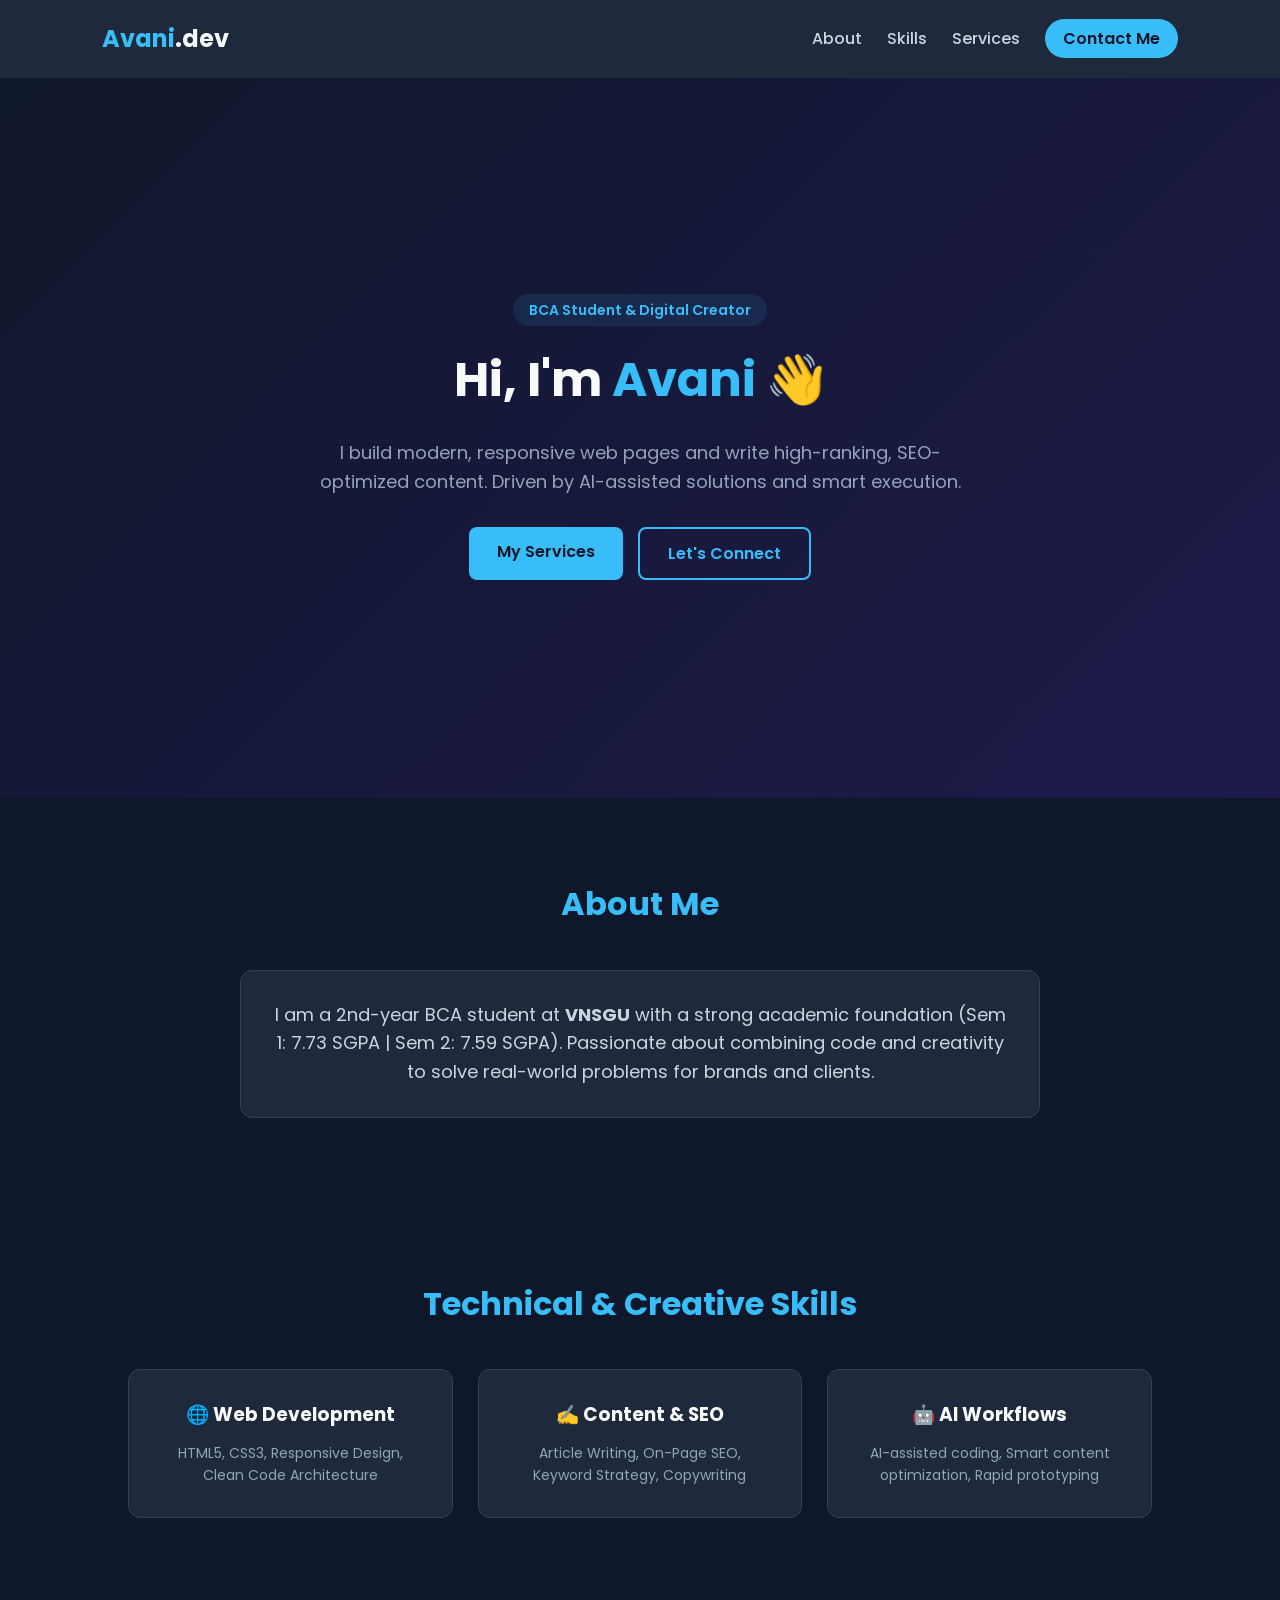
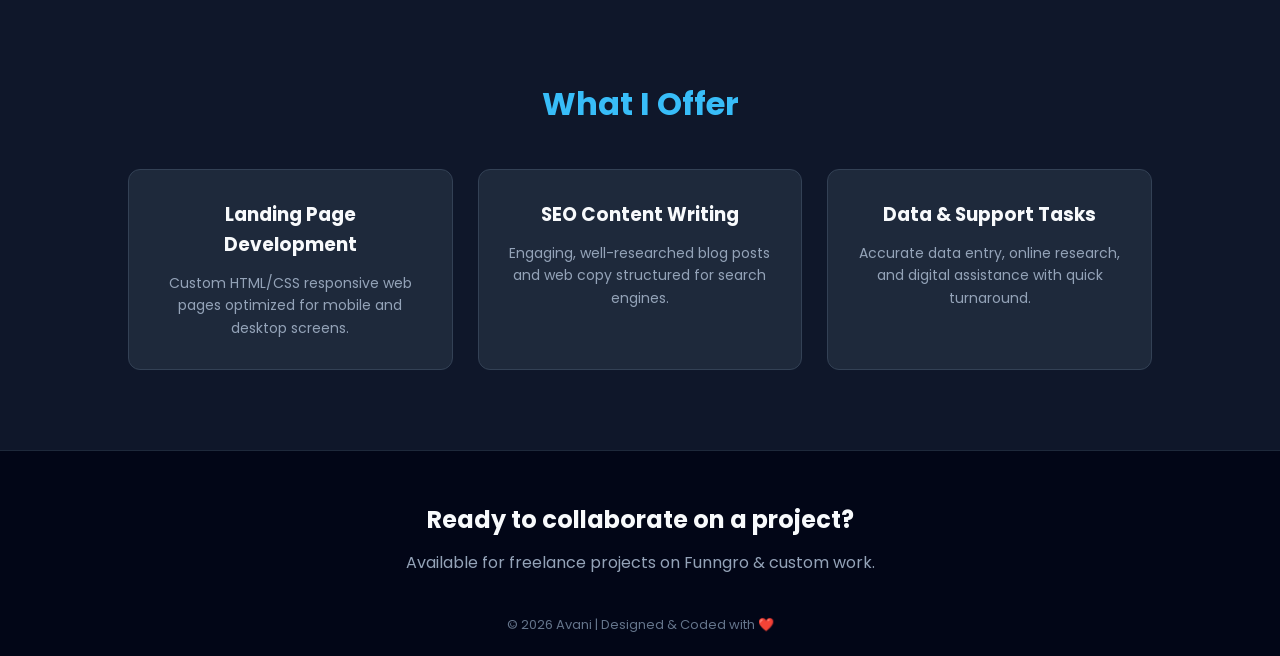
==== index.html @ 0e720ed8 "Add files via upload" ====
<!DOCTYPE html>
<html lang="en">
<head>
    <meta charset="UTF-8">
    <meta name="viewport" content="width=device-width, initial-scale=1.0">
    <title>Avani - Web Developer & Content Creator</title>
    <link rel="stylesheet" href="style.css">
    <link href="https://fonts.googleapis.com/css2?family=Poppins:wght@300;400;600;700&display=swap" rel="stylesheet">
</head>
<body>

    <!-- Header / Navbar -->
    <header>
        <div class="logo">Avani<span>.dev</span></div>
        <nav>
            <ul>
                <li><a href="#about">About</a></li>
                <li><a href="#skills">Skills</a></li>
                <li><a href="#services">Services</a></li>
                <li><a href="#contact" class="btn-nav">Contact Me</a></li>
            </ul>
        </nav>
    </header>

    <!-- Hero Section -->
    <section class="hero">
        <div class="hero-text">
            <span class="badge">BCA Student & Digital Creator</span>
            <h1>Hi, I'm <span class="highlight">Avani</span> 👋</h1>
            <p>I build modern, responsive web pages and write high-ranking, SEO-optimized content. Driven by AI-assisted solutions and smart execution.</p>
            <div class="cta-buttons">
                <a href="#services" class="btn primary-btn">My Services</a>
                <a href="#contact" class="btn secondary-btn">Let's Connect</a>
            </div>
        </div>
    </section>

    <!-- About Section -->
    <section id="about" class="about">
        <h2>About Me</h2>
        <div class="about-card">
            <p>I am a 2nd-year BCA student at <strong>VNSGU</strong> with a strong academic foundation (Sem 1: 7.73 SGPA | Sem 2: 7.59 SGPA). Passionate about combining code and creativity to solve real-world problems for brands and clients.</p>
        </div>
    </section>

    <!-- Skills Section -->
    <section id="skills" class="skills">
        <h2>Technical & Creative Skills</h2>
        <div class="skills-grid">
            <div class="skill-card">
                <h3>🌐 Web Development</h3>
                <p>HTML5, CSS3, Responsive Design, Clean Code Architecture</p>
            </div>
            <div class="skill-card">
                <h3>✍️ Content & SEO</h3>
                <p>Article Writing, On-Page SEO, Keyword Strategy, Copywriting</p>
            </div>
            <div class="skill-card">
                <h3>🤖 AI Workflows</h3>
                <p>AI-assisted coding, Smart content optimization, Rapid prototyping</p>
            </div>
        </div>
    </section>

    <!-- Services Section -->
    <section id="services" class="services">
        <h2>What I Offer</h2>
        <div class="services-grid">
            <div class="service-box">
                <h3>Landing Page Development</h3>
                <p>Custom HTML/CSS responsive web pages optimized for mobile and desktop screens.</p>
            </div>
            <div class="service-box">
                <h3>SEO Content Writing</h3>
                <p>Engaging, well-researched blog posts and web copy structured for search engines.</p>
            </div>
            <div class="service-box">
                <h3>Data & Support Tasks</h3>
                <p>Accurate data entry, online research, and digital assistance with quick turnaround.</p>
            </div>
        </div>
    </section>

    <!-- Footer / Contact -->
    <footer id="contact">
        <h2>Ready to collaborate on a project?</h2>
        <p>Available for freelance projects on Funngro & custom work.</p>
        <div class="footer-rights">
            © 2026 Avani | Designed & Coded with ❤️
        </div>
    </footer>

</body>
</html>
---- style.css ----
* {
    margin: 0;
    padding: 0;
    box-sizing: border-box;
    font-family: 'Poppins', sans-serif;
    scroll-behavior: smooth;
}

body {
    background-color: #0f172a;
    color: #f8fafc;
    line-height: 1.6;
}

/* Header */
header {
    display: flex;
    justify-content: space-between;
    align-items: center;
    padding: 20px 8%;
    background-color: #1e293b;
    position: sticky;
    top: 0;
    z-index: 1000;
}

.logo {
    font-size: 24px;
    font-weight: 700;
    color: #38bdf8;
}

.logo span {
    color: #f8fafc;
}

nav ul {
    display: flex;
    list-style: none;
    align-items: center;
}

nav ul li {
    margin-left: 25px;
}

nav ul li a {
    color: #cbd5e1;
    text-decoration: none;
    font-weight: 500;
    transition: 0.3s;
}

nav ul li a:hover {
    color: #38bdf8;
}

.btn-nav {
    background: #38bdf8;
    color: #0f172a !important;
    padding: 8px 18px;
    border-radius: 20px;
    font-weight: 600 !important;
}

/* Hero Section */
.hero {
    min-height: 80vh;
    display: flex;
    align-items: center;
    justify-content: center;
    text-align: center;
    padding: 0 10%;
    background: linear-gradient(135deg, #0f172a 0%, #1e1b4b 100%);
}

.badge {
    background: rgba(56, 189, 248, 0.1);
    color: #38bdf8;
    padding: 6px 16px;
    border-radius: 20px;
    font-size: 14px;
    font-weight: 600;
}

.hero h1 {
    font-size: 48px;
    margin: 20px 0;
}

.highlight {
    color: #38bdf8;
}

.hero p {
    font-size: 18px;
    color: #94a3b8;
    max-width: 650px;
    margin: 0 auto 30px;
}

.cta-buttons {
    display: flex;
    justify-content: center;
    gap: 15px;
}

.btn {
    padding: 12px 28px;
    border-radius: 8px;
    text-decoration: none;
    font-weight: 600;
    transition: 0.3s;
}

.primary-btn {
    background-color: #38bdf8;
    color: #0f172a;
}

.primary-btn:hover {
    background-color: #0284c7;
}

.secondary-btn {
    border: 2px solid #38bdf8;
    color: #38bdf8;
}

.secondary-btn:hover {
    background-color: rgba(56, 189, 248, 0.1);
}

/* Sections General */
section {
    padding: 80px 10%;
    text-align: center;
}

section h2 {
    font-size: 32px;
    margin-bottom: 40px;
    color: #38bdf8;
}

/* About */
.about-card {
    background: #1e293b;
    padding: 30px;
    border-radius: 12px;
    max-width: 800px;
    margin: 0 auto;
    border: 1px solid #334155;
    font-size: 18px;
    color: #cbd5e1;
}

/* Skills & Services */
.skills-grid, .services-grid {
    display: grid;
    grid-template-columns: repeat(auto-fit, minmax(250px, 1fr));
    gap: 25px;
}

.skill-card, .service-box {
    background: #1e293b;
    padding: 30px;
    border-radius: 12px;
    border: 1px solid #334155;
    transition: transform 0.3s;
}

.skill-card:hover, .service-box:hover {
    transform: translateY(-5px);
    border-color: #38bdf8;
}

.skill-card h3, .service-box h3 {
    margin-bottom: 12px;
    color: #f8fafc;
}

.skill-card p, .service-box p {
    color: #94a3b8;
    font-size: 14px;
}

/* Footer */
footer {
    background: #020617;
    padding: 50px 10% 20px;
    text-align: center;
    border-top: 1px solid #1e293b;
}

footer h2 {
    color: #f8fafc;
    margin-bottom: 10px;
}

footer p {
    color: #94a3b8;
}

.footer-rights {
    margin-top: 40px;
    font-size: 13px;
    color: #64748b;
}

/* Mobile Responsive */
@media (max-width: 768px) {
    header {
        flex-direction: column;
        gap: 15px;
    }
    .hero h1 {
        font-size: 36px;
    }
    nav ul {
        gap: 10px;
    }
    nav ul li {
        margin-left: 0;
    }
}
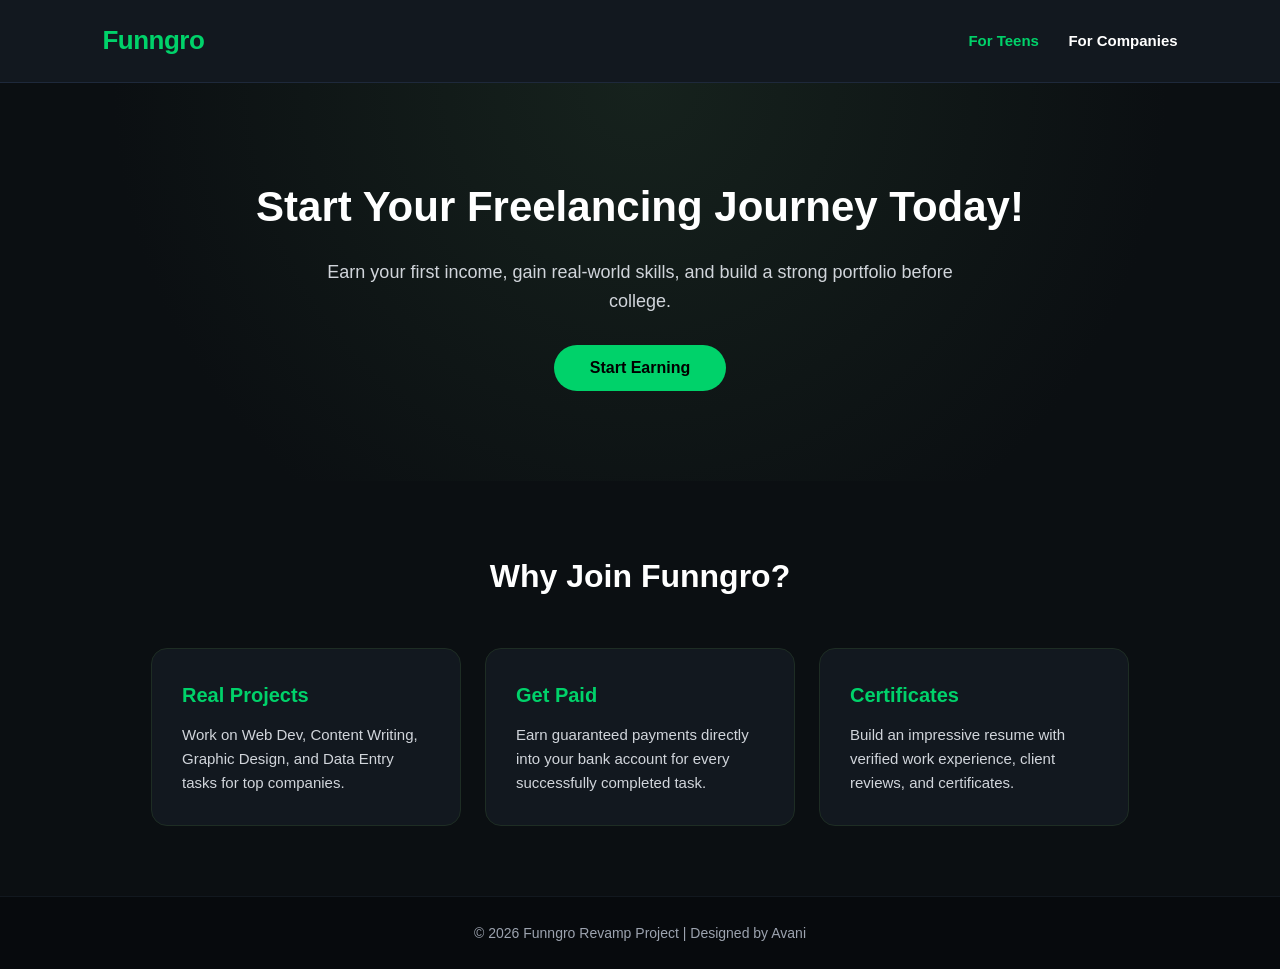
==== commit e1728f00: "Add files via upload" ====
--- a/index.html
+++ b/index.html
@@ -3,92 +3,44 @@
 <head>
     <meta charset="UTF-8">
     <meta name="viewport" content="width=device-width, initial-scale=1.0">
-    <title>Avani - Web Developer & Content Creator</title>
+    <title>Funngro | Earn, Learn & Grow for Teens</title>
     <link rel="stylesheet" href="style.css">
-    <link href="https://fonts.googleapis.com/css2?family=Poppins:wght@300;400;600;700&display=swap" rel="stylesheet">
 </head>
 <body>
-
-    <!-- Header / Navbar -->
     <header>
-        <div class="logo">Avani<span>.dev</span></div>
+        <div class="logo">Funngro</div>
         <nav>
-            <ul>
-                <li><a href="#about">About</a></li>
-                <li><a href="#skills">Skills</a></li>
-                <li><a href="#services">Services</a></li>
-                <li><a href="#contact" class="btn-nav">Contact Me</a></li>
-            </ul>
+            <a href="index.html" class="active">For Teens</a>
+            <a href="company.html">For Companies</a>
         </nav>
     </header>
 
-    <!-- Hero Section -->
     <section class="hero">
-        <div class="hero-text">
-            <span class="badge">BCA Student & Digital Creator</span>
-            <h1>Hi, I'm <span class="highlight">Avani</span> 👋</h1>
-            <p>I build modern, responsive web pages and write high-ranking, SEO-optimized content. Driven by AI-assisted solutions and smart execution.</p>
-            <div class="cta-buttons">
-                <a href="#services" class="btn primary-btn">My Services</a>
-                <a href="#contact" class="btn secondary-btn">Let's Connect</a>
+        <h1>Start Your Freelancing Journey Today!</h1>
+        <p>Earn your first income, gain real-world skills, and build a strong portfolio before college.</p>
+        <button class="btn">Start Earning</button>
+    </section>
+
+    <section class="features">
+        <h2>Why Join Funngro?</h2>
+        <div class="cards">
+            <div class="card">
+                <h3>Real Projects</h3>
+                <p>Work on Web Dev, Content Writing, Graphic Design, and Data Entry tasks for top companies.</p>
+            </div>
+            <div class="card">
+                <h3>Get Paid</h3>
+                <p>Earn guaranteed payments directly into your bank account for every successfully completed task.</p>
+            </div>
+            <div class="card">
+                <h3>Certificates</h3>
+                <p>Build an impressive resume with verified work experience, client reviews, and certificates.</p>
             </div>
         </div>
     </section>
 
-    <!-- About Section -->
-    <section id="about" class="about">
-        <h2>About Me</h2>
-        <div class="about-card">
-            <p>I am a 2nd-year BCA student at <strong>VNSGU</strong> with a strong academic foundation (Sem 1: 7.73 SGPA | Sem 2: 7.59 SGPA). Passionate about combining code and creativity to solve real-world problems for brands and clients.</p>
-        </div>
-    </section>
-
-    <!-- Skills Section -->
-    <section id="skills" class="skills">
-        <h2>Technical & Creative Skills</h2>
-        <div class="skills-grid">
-            <div class="skill-card">
-                <h3>🌐 Web Development</h3>
-                <p>HTML5, CSS3, Responsive Design, Clean Code Architecture</p>
-            </div>
-            <div class="skill-card">
-                <h3>✍️ Content & SEO</h3>
-                <p>Article Writing, On-Page SEO, Keyword Strategy, Copywriting</p>
-            </div>
-            <div class="skill-card">
-                <h3>🤖 AI Workflows</h3>
-                <p>AI-assisted coding, Smart content optimization, Rapid prototyping</p>
-            </div>
-        </div>
-    </section>
-
-    <!-- Services Section -->
-    <section id="services" class="services">
-        <h2>What I Offer</h2>
-        <div class="services-grid">
-            <div class="service-box">
-                <h3>Landing Page Development</h3>
-                <p>Custom HTML/CSS responsive web pages optimized for mobile and desktop screens.</p>
-            </div>
-            <div class="service-box">
-                <h3>SEO Content Writing</h3>
-                <p>Engaging, well-researched blog posts and web copy structured for search engines.</p>
-            </div>
-            <div class="service-box">
-                <h3>Data & Support Tasks</h3>
-                <p>Accurate data entry, online research, and digital assistance with quick turnaround.</p>
-            </div>
-        </div>
-    </section>
-
-    <!-- Footer / Contact -->
-    <footer id="contact">
-        <h2>Ready to collaborate on a project?</h2>
-        <p>Available for freelance projects on Funngro & custom work.</p>
-        <div class="footer-rights">
-            © 2026 Avani | Designed & Coded with ❤️
-        </div>
+    <footer>
+        <p>&copy; 2026 Funngro Revamp Project | Designed by Avani</p>
     </footer>
-
 </body>
 </html>
--- a/style.css
+++ b/style.css
@@ -2,225 +2,135 @@
     margin: 0;
     padding: 0;
     box-sizing: border-box;
-    font-family: 'Poppins', sans-serif;
-    scroll-behavior: smooth;
+    font-family: 'Inter', -apple-system, BlinkMacSystemFont, 'Segoe UI', Roboto, sans-serif;
 }
 
 body {
-    background-color: #0f172a;
-    color: #f8fafc;
+    background-color: #0b0f12; /* Deep Black Background */
+    color: #ffffff; /* Clean White Text */
     line-height: 1.6;
 }
 
-/* Header */
+/* Header & Navigation */
 header {
     display: flex;
     justify-content: space-between;
     align-items: center;
     padding: 20px 8%;
-    background-color: #1e293b;
-    position: sticky;
-    top: 0;
-    z-index: 1000;
+    background-color: #12181f; /* Dark Panel Background */
+    border-bottom: 1px solid #1e293b;
 }
 
 .logo {
-    font-size: 24px;
-    font-weight: 700;
-    color: #38bdf8;
+    font-size: 26px;
+    font-weight: 800;
+    color: #00D26A; /* Funngro Green */
+    letter-spacing: -0.5px;
 }
 
-.logo span {
-    color: #f8fafc;
+nav a {
+    color: #ffffff;
+    text-decoration: none;
+    margin-left: 25px;
+    font-weight: 600;
+    font-size: 15px;
+    transition: color 0.2s ease;
 }
 
-nav ul {
-    display: flex;
-    list-style: none;
-    align-items: center;
-}
-
-nav ul li {
-    margin-left: 25px;
-}
-
-nav ul li a {
-    color: #cbd5e1;
-    text-decoration: none;
-    font-weight: 500;
-    transition: 0.3s;
-}
-
-nav ul li a:hover {
-    color: #38bdf8;
-}
-
-.btn-nav {
-    background: #38bdf8;
-    color: #0f172a !important;
-    padding: 8px 18px;
-    border-radius: 20px;
-    font-weight: 600 !important;
+nav a.active, nav a:hover {
+    color: #00D26A; /* Funngro Green Hover */
 }
 
 /* Hero Section */
 .hero {
-    min-height: 80vh;
-    display: flex;
-    align-items: center;
-    justify-content: center;
     text-align: center;
-    padding: 0 10%;
-    background: linear-gradient(135deg, #0f172a 0%, #1e1b4b 100%);
-}
-
-.badge {
-    background: rgba(56, 189, 248, 0.1);
-    color: #38bdf8;
-    padding: 6px 16px;
-    border-radius: 20px;
-    font-size: 14px;
-    font-weight: 600;
+    padding: 90px 20px;
+    background: radial-gradient(circle at top, #16221d 0%, #0b0f12 70%);
 }
 
 .hero h1 {
-    font-size: 48px;
-    margin: 20px 0;
-}
-
-.highlight {
-    color: #38bdf8;
+    font-size: 42px;
+    font-weight: 800;
+    margin-bottom: 18px;
+    color: #ffffff;
 }
 
 .hero p {
     font-size: 18px;
-    color: #94a3b8;
+    color: #d1d5db; /* Soft White/Light Gray */
     max-width: 650px;
-    margin: 0 auto 30px;
+    margin: 0 auto 30px auto;
 }
 
-.cta-buttons {
-    display: flex;
-    justify-content: center;
-    gap: 15px;
+/* Green Buttons */
+.btn {
+    background-color: #00D26A; /* Funngro Bright Green */
+    color: #000000; /* Black Text on Green Button for High Contrast */
+    border: none;
+    padding: 14px 36px;
+    font-size: 16px;
+    font-weight: 700;
+    border-radius: 30px; /* Rounded Pill-Style Button */
+    cursor: pointer;
+    transition: transform 0.2s ease, background-color 0.2s ease;
 }
 
-.btn {
-    padding: 12px 28px;
-    border-radius: 8px;
-    text-decoration: none;
-    font-weight: 600;
-    transition: 0.3s;
+.btn:hover {
+    background-color: #00b85c;
+    transform: translateY(-2px);
 }
 
-.primary-btn {
-    background-color: #38bdf8;
-    color: #0f172a;
-}
-
-.primary-btn:hover {
-    background-color: #0284c7;
-}
-
-.secondary-btn {
-    border: 2px solid #38bdf8;
-    color: #38bdf8;
-}
-
-.secondary-btn:hover {
-    background-color: rgba(56, 189, 248, 0.1);
-}
-
-/* Sections General */
-section {
-    padding: 80px 10%;
+/* Features Section */
+.features {
+    padding: 70px 20px;
     text-align: center;
 }
 
-section h2 {
+.features h2 {
     font-size: 32px;
-    margin-bottom: 40px;
-    color: #38bdf8;
+    font-weight: 700;
+    color: #ffffff;
+    margin-bottom: 45px;
 }
 
-/* About */
-.about-card {
-    background: #1e293b;
-    padding: 30px;
-    border-radius: 12px;
-    max-width: 800px;
-    margin: 0 auto;
-    border: 1px solid #334155;
-    font-size: 18px;
-    color: #cbd5e1;
+.cards {
+    display: flex;
+    justify-content: center;
+    gap: 24px;
+    flex-wrap: wrap;
 }
 
-/* Skills & Services */
-.skills-grid, .services-grid {
-    display: grid;
-    grid-template-columns: repeat(auto-fit, minmax(250px, 1fr));
-    gap: 25px;
+.card {
+    background-color: #12181f; /* Dark Card Surface */
+    padding: 30px;
+    border-radius: 16px;
+    width: 310px;
+    text-align: left;
+    border: 1px solid #1e2d24; /* Subtle Greenish Border */
+    transition: border-color 0.2s ease;
 }
 
-.skill-card, .service-box {
-    background: #1e293b;
-    padding: 30px;
-    border-radius: 12px;
-    border: 1px solid #334155;
-    transition: transform 0.3s;
+.card:hover {
+    border-color: #00D26A;
 }
 
-.skill-card:hover, .service-box:hover {
-    transform: translateY(-5px);
-    border-color: #38bdf8;
+.card h3 {
+    color: #00D26A; /* Funngro Green Heading */
+    font-size: 20px;
+    margin-bottom: 12px;
 }
 
-.skill-card h3, .service-box h3 {
-    margin-bottom: 12px;
-    color: #f8fafc;
-}
-
-.skill-card p, .service-box p {
-    color: #94a3b8;
-    font-size: 14px;
+.card p {
+    color: #d1d5db;
+    font-size: 15px;
 }
 
 /* Footer */
 footer {
-    background: #020617;
-    padding: 50px 10% 20px;
     text-align: center;
-    border-top: 1px solid #1e293b;
-}
-
-footer h2 {
-    color: #f8fafc;
-    margin-bottom: 10px;
-}
-
-footer p {
-    color: #94a3b8;
-}
-
-.footer-rights {
-    margin-top: 40px;
-    font-size: 13px;
-    color: #64748b;
-}
-
-/* Mobile Responsive */
-@media (max-width: 768px) {
-    header {
-        flex-direction: column;
-        gap: 15px;
-    }
-    .hero h1 {
-        font-size: 36px;
-    }
-    nav ul {
-        gap: 10px;
-    }
-    nav ul li {
-        margin-left: 0;
-    }
+    padding: 25px;
+    background-color: #070a0d;
+    color: #9ca3af;
+    font-size: 14px;
+    border-top: 1px solid #12181f;
 }
